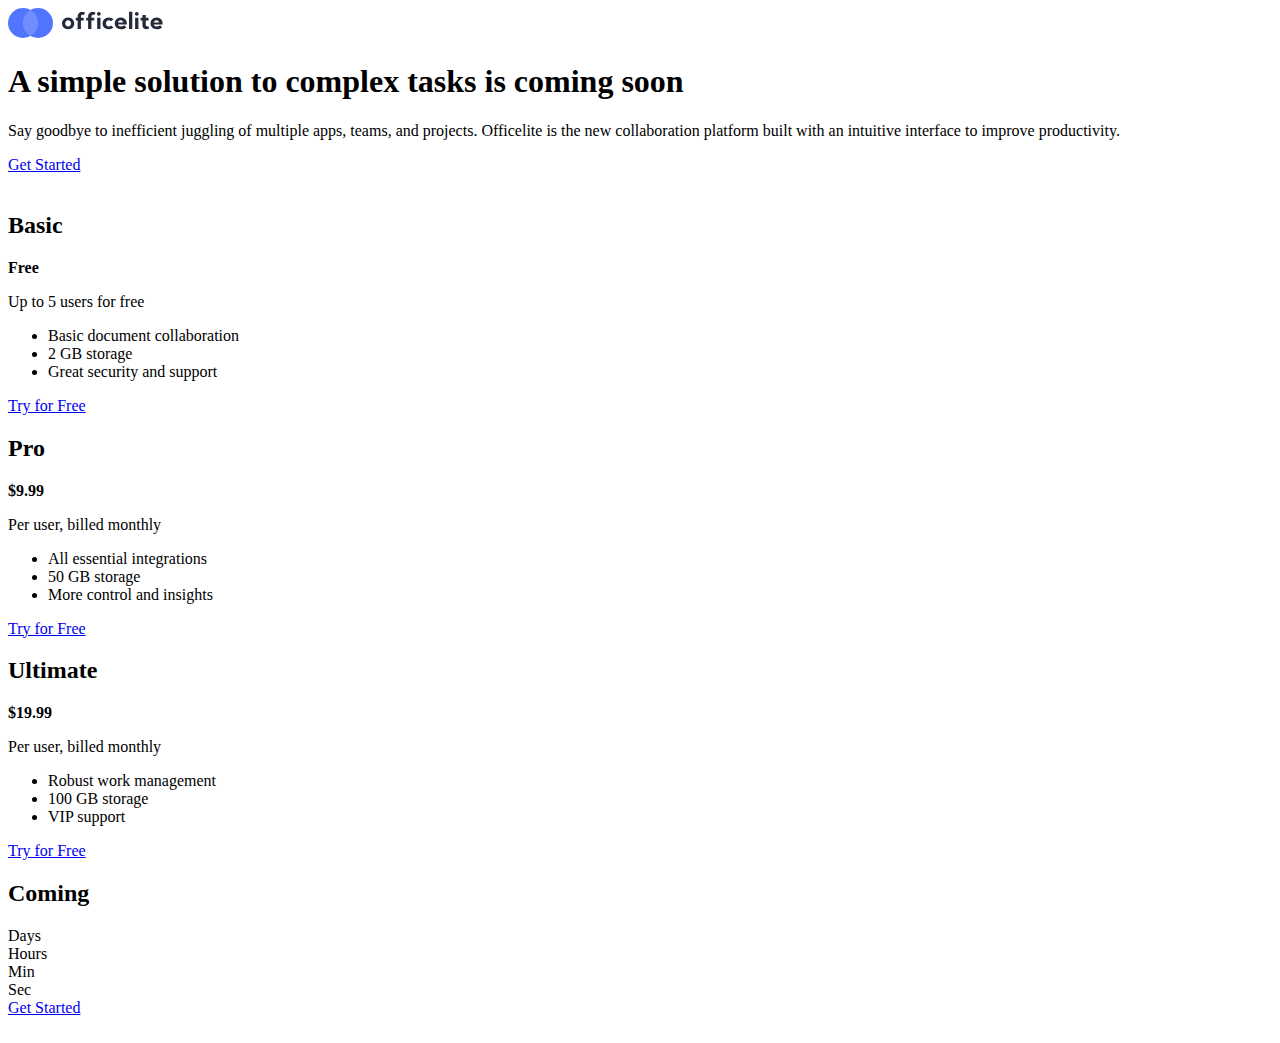
==== index.html @ c673c2ca "<OPS> <Mudança na estrutura das pastas. remoção de arquivos desnecessario.>" ====
<!DOCTYPE html>
<html lang="en">

<head>
  <meta charset="UTF-8">
  <meta name="viewport" content="width=device-width, initial-scale=1.0">
  <meta property="og:url" content="https://miguelzaga.github.io/officelite-coming-soon-site/"    />

  <meta name="title" content="Frontend Mentor | Officelite coming soon site" />

  <meta name="description"
    content="This is a solution to the Maker pre-launch landing page challenge on Frontend Mentor." />


  <!--Font Google-->
  <link rel="preconnect" href="https://fonts.googleapis.com">
  <link rel="preconnect" href="https://fonts.gstatic.com" crossorigin>
  <link
    href="https://fonts.googleapis.com/css2?family=Kumbh+Sans:wght@100;300;400;600&family=Lato:wght@300;400;700&family=Montserrat:wght@200;300;400;700&family=Roboto:wght@300;400;500;700;900&display=swap"
    rel="stylesheet">

  <link rel="icon" type="image/png" sizes="32x32" href="./assets/favicon-32x32.png">
  <link rel="stylesheet" href="./assets/css/styles.css">

  <title>Frontend Mentor | Officelite coming soon site</title>
</head>

<body>
  <div class="container">
    <header class="header">
      <svg class="header_logo" width="155px" height="30px" flex-shrink="0" xmlns="http://www.w3.org/2000/svg"
        xmlns:xlink="http://www.w3.org/1999/xlink">
        <defs>
          <circle id="a" cx="15" cy="15" r="15" />
        </defs>
        <g fill="none" fill-rule="evenodd">
          <g>
            <circle fill="#5175FF" cx="30" cy="15" r="15" />
            <mask id="b" fill="#fff">
              <use xlink:href="#a" />
            </mask>
            <use fill="#5175FF" xlink:href="#a" />
            <circle fill="#B4C4FF" opacity=".324" mask="url(#b)" cx="30" cy="15" r="15" />
          </g>
          <path
            d="M60.13 21.291c1.18 0 2.228-.254 3.147-.763a5.73 5.73 0 002.177-2.092c.533-.886.799-1.895.799-3.026 0-1.13-.266-2.139-.799-3.025a5.73 5.73 0 00-2.177-2.092c-.919-.51-1.968-.764-3.147-.764-1.18 0-2.23.255-3.154.764a5.72 5.72 0 00-2.182 2.092c-.533.886-.799 1.894-.799 3.025s.266 2.14.799 3.026a5.72 5.72 0 002.182 2.092c.923.509 1.974.763 3.154.763zm0-2.827c-.843 0-1.54-.29-2.09-.87-.552-.581-.828-1.31-.828-2.184 0-.874.276-1.602.827-2.182.551-.581 1.248-.871 2.09-.871.843 0 1.54.29 2.092.87.551.581.827 1.309.827 2.183 0 .875-.276 1.603-.827 2.183-.552.58-1.249.87-2.091.87zm12.82 2.601v-8.482h2.792V9.756H72.95V8.67c0-.671.151-1.167.454-1.487.303-.32.699-.481 1.189-.481.176 0 .371.026.586.08.214.052.417.158.609.316l1.275-2.296a5.744 5.744 0 00-1.51-.701 5.457 5.457 0 00-1.534-.226 4.65 4.65 0 00-2.16.514 4.064 4.064 0 00-1.608 1.487c-.406.649-.61 1.433-.61 2.353v1.527h-1.895v2.827h1.896v8.482h3.308zm10.466 0v-8.482h2.791V9.756h-2.791V8.67c0-.671.15-1.167.453-1.487.303-.32.7-.481 1.19-.481.176 0 .37.026.585.08.215.052.418.158.61.316l1.274-2.296a5.744 5.744 0 00-1.51-.701 5.457 5.457 0 00-1.534-.226 4.65 4.65 0 00-2.16.514 4.064 4.064 0 00-1.608 1.487c-.406.649-.609 1.433-.609 2.353v1.527h-1.895v2.827h1.895v8.482h3.309zm7.42-13.345c.552 0 .996-.166 1.333-.498.337-.331.506-.769.506-1.312s-.169-.98-.506-1.312c-.337-.331-.78-.497-1.332-.497s-.996.166-1.333.497c-.337.332-.505.77-.505 1.312 0 .543.168.98.505 1.312.337.332.781.498 1.333.498zm1.655 13.345V9.755h-3.309v11.31h3.309zm8.34.226c.911 0 1.756-.147 2.533-.44a5.946 5.946 0 002.005-1.234l-2.332-2.16c-.552.671-1.287 1.007-2.206 1.007-.842 0-1.54-.29-2.09-.87-.552-.581-.828-1.31-.828-2.184 0-.874.276-1.602.827-2.182.552-.581 1.249-.871 2.091-.871.92 0 1.654.335 2.206 1.006l2.332-2.16a5.946 5.946 0 00-2.005-1.233 7.102 7.102 0 00-2.533-.44c-1.218 0-2.303.254-3.257.763a5.846 5.846 0 00-2.257 2.092c-.551.886-.827 1.894-.827 3.025s.276 2.14.827 3.026a5.846 5.846 0 002.257 2.092c.954.509 2.04.763 3.257.763zm12.395 0c.797 0 1.63-.128 2.499-.384.87-.257 1.748-.728 2.636-1.414l-1.998-2.352a5.74 5.74 0 01-1.43.978c-.525.253-1.186.379-1.982.379-.743 0-1.392-.196-1.947-.588a2.972 2.972 0 01-1.143-1.527h8.96v-.984c0-1.138-.26-2.149-.781-3.03a5.632 5.632 0 00-2.131-2.082c-.9-.505-1.928-.758-3.085-.758-1.164 0-2.203.255-3.119.764a5.726 5.726 0 00-2.165 2.08c-.528.88-.793 1.88-.793 3.003 0 1.139.276 2.155.827 3.048.552.894 1.314 1.595 2.287 2.104.972.509 2.094.763 3.365.763zm2.195-6.718h-5.63c.161-.648.5-1.18 1.017-1.594.517-.415 1.128-.622 1.833-.622.696 0 1.294.203 1.792.61.497.408.827.943.988 1.606zm8.891 6.492V3.648h-3.308v17.417h3.308zM128.77 7.72c.552 0 .996-.166 1.333-.498.337-.331.505-.769.505-1.312s-.168-.98-.505-1.312c-.337-.331-.781-.497-1.333-.497-.551 0-.995.166-1.332.497-.337.332-.506.77-.506 1.312 0 .543.169.98.506 1.312.337.332.781.498 1.332.498zm1.655 13.345V9.755h-3.309v11.31h3.309zm8.248.226c.704 0 1.42-.14 2.148-.418v-2.67c-.421.174-.83.26-1.23.26-.535 0-.977-.152-1.326-.457-.348-.305-.523-.726-.523-1.261v-4.162h2.792V9.756h-2.792V6.928h-3.308v2.828h-1.896v2.827h1.896v4.535c0 1.342.366 2.373 1.097 3.093.731.72 1.779 1.08 3.142 1.08zm10.35 0c.797 0 1.63-.128 2.499-.384.87-.257 1.748-.728 2.636-1.414l-1.998-2.352a5.74 5.74 0 01-1.43.978c-.525.253-1.186.379-1.982.379-.743 0-1.392-.196-1.947-.588a2.972 2.972 0 01-1.144-1.527h8.961v-.984c0-1.138-.26-2.149-.781-3.03a5.632 5.632 0 00-2.131-2.082c-.9-.505-1.928-.758-3.085-.758-1.164 0-2.203.255-3.119.764a5.726 5.726 0 00-2.165 2.08c-.528.88-.793 1.88-.793 3.003 0 1.139.276 2.155.827 3.048.552.894 1.314 1.595 2.286 2.104.973.509 2.095.763 3.366.763zm2.195-6.718h-5.63c.161-.648.5-1.18 1.017-1.594.517-.415 1.128-.622 1.833-.622.696 0 1.294.203 1.792.61.497.408.827.943.988 1.606z"
            fill="#25293A" fill-rule="nonzero" />
        </g>
      </svg>

      <img class="header_bg" src="./assets/home/bg-pattern-header.svg" alt="">
    </header>

    <main>
      <section class="main_home_content_sec">
        <div class="main_home_content_div">
          <h1 class="main_home_content_title h1">
            A simple solution to complex tasks is coming soon
          </h1>
          <p class="main_home_content_description p-description">
            Say goodbye to inefficient juggling of multiple apps, teams, and
            projects. Officelite is the new collaboration platform built with
            an intuitive interface to improve productivity.
          </p>
          <a href="./sign-up.html" class="main_home_content_btn button-1"
            >Get Started</a
          >
        </div>
        <img
          src="./assets/home/illustration-charts.svg"
          alt=""
          class="main_home_content_charts"
        />
      </section>
      <div class="plans">
        <article class="plans_card card">
          <div class="plans_content">
            <h2 class="plans_title h2">Basic</h2>
            <p class="plans_price"><b class="cost">Free</b></p>
            <p class="plans_description">Up to 5 users for free</p>
          </div>
          <ul class="plans_list">
            <li class="plans_list-li">Basic document collaboration</li>
            <li class="plans_list-li">2 GB storage</li>
            <li class="plans_list-li">Great security and support</li>
          </ul>

          <a href="./sign-up.html" class="plans_btn button-2"
            >Try for Free</a
          >
        </article>
        <article class="plans_card plans_card--alt card">
          <div class="plans_content">
            <h2 class="plans_title h2">Pro</h2>
            <p class="plans_price"><b class="cost">$9.99 </b></p>
            <p class="plans_description">Per user, billed monthly</p>
          </div>
          <ul class="plans_list">
            <li class="plans_list-li">All essential integrations</li>
            <li class="plans_list-li">50 GB storage</li>
            <li class="plans_list-li">More control and insights</li>
          </ul>
          <a href="./sign-up.html" class="plans_btn button-3"
            >Try for Free</a
          >
          <img
            src="./assets/home/bg-pattern-plans.svg"
            alt=""
            class="plans_bg"
          />
        </article>
        <article class="plans_card card">
          <div class="plans_content">
            <h2 class="plans_title h2">Ultimate</h2>
            <p class="plans_price"><b class="cost">$19.99</b></p>
            <p class="plans_description">Per user, billed monthly</p>
          </div>
          <ul class="plans_list">
            <li class="plans_list-li">Robust work management</li>
            <li class="plans_list-li">100 GB storage</li>
            <li class="plans_list-li">VIP support</li>
          </ul>
          <a href="./sign-up.html" class="plans_btn button-2"
            >Try for Free</a
          >
        </article>
      </div>
      <div id="countdown" class="countdown countdown_home">
        <div class="countdown_time">
          <h2 class="countdown_title h3">Coming <span id="release_date" class="highlight"></span></h2>
          <div class="countdown_container">
            <div class="countdown_card">
              <div class="countdown_number"></div>
              <span class="countdown_date">Days</span>
            </div>
            <div class="countdown_card">
              <div class="countdown_number"></div>
              <span class="countdown_date">Hours</span>
            </div>
            <div class="countdown_card">
              <div class="countdown_number"></div>
              <span class="countdown_date">Min</span>
            </div>
            <div class="countdown_card">
              <div class="countdown_number"></div>
              <span class="countdown_date">Sec</span>
            </div>
          </div>
        </div>
        <a href="./sign-up.html" class="countdown_btn button-1">Get Started</a>
      </div>
      <footer class="footer">
        <img
          src="./assets/home/bg-pattern-footer.svg"
          alt=""
          class="footer_bg"
        />
      </footer>
    </main>
  </div>
<script src="./assets/js/count-down.js"></script>

</body>

</html>
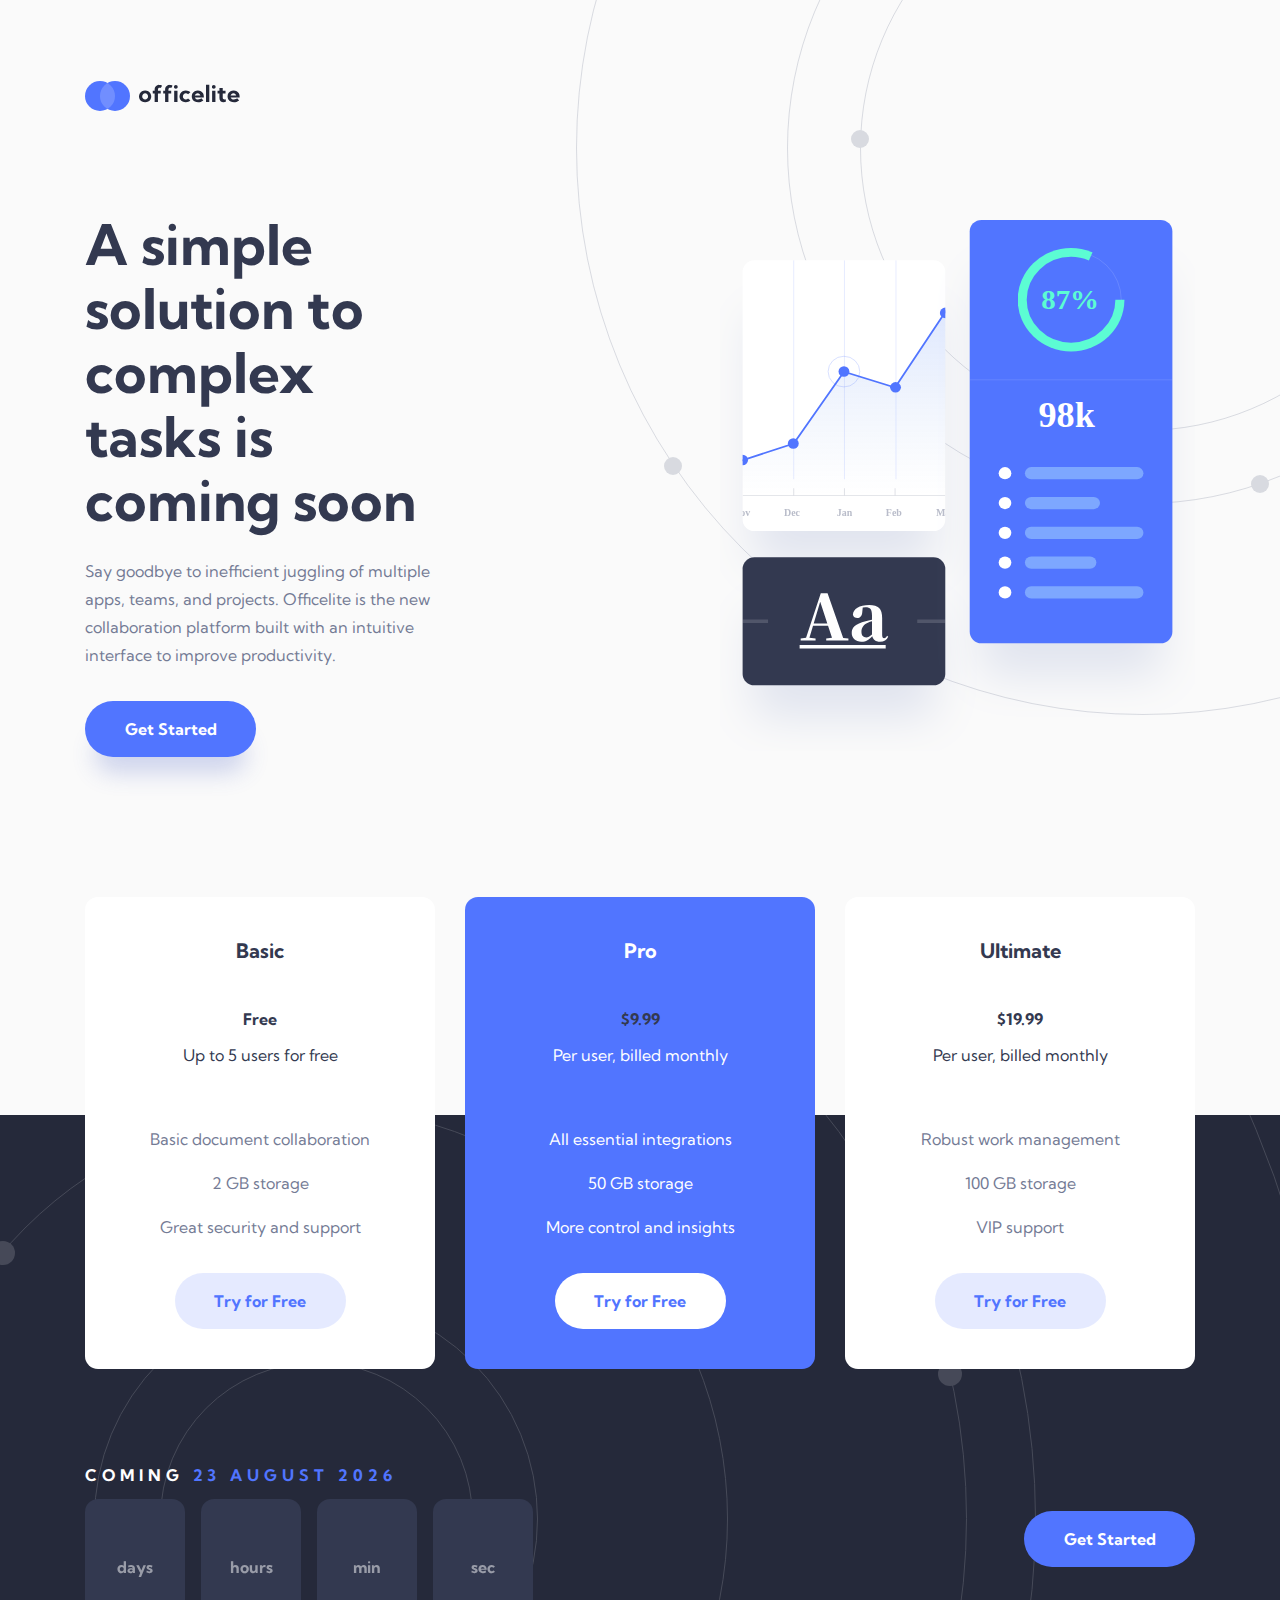
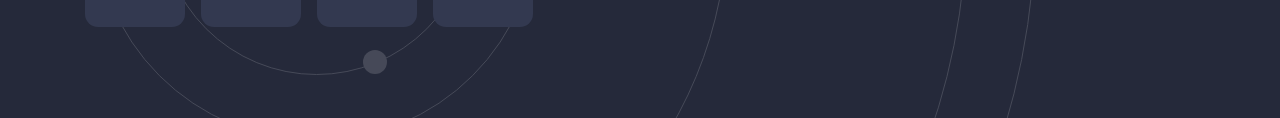
==== commit 956887d8: "<FIX> <Correção dos caminhos das imgs.>" ====
--- a/index.html
+++ b/index.html
@@ -20,7 +20,7 @@
     rel="stylesheet">
 
   <link rel="icon" type="image/png" sizes="32x32" href="./assets/favicon-32x32.png">
-  <link rel="stylesheet" href="./assets/css/styles.css">
+  <link rel="stylesheet" href="./starter-code/assets/css/styles.css">
 
   <title>Frontend Mentor | Officelite coming soon site</title>
 </head>
@@ -48,7 +48,7 @@
         </g>
       </svg>
 
-      <img class="header_bg" src="./assets/home/bg-pattern-header.svg" alt="">
+      <img class="header_bg" src="./starter-code/assets/home/bg-pattern-header.svg" alt="">
     </header>
 
     <main>
@@ -67,7 +67,7 @@
           >
         </div>
         <img
-          src="./assets/home/illustration-charts.svg"
+          src="./starter-code/assets/home/illustration-charts.svg"
           alt=""
           class="main_home_content_charts"
         />
@@ -104,7 +104,7 @@
             >Try for Free</a
           >
           <img
-            src="./assets/home/bg-pattern-plans.svg"
+            src="./starter-code/assets/home/bg-pattern-plans.svg"
             alt=""
             class="plans_bg"
           />
@@ -151,14 +151,14 @@
       </div>
       <footer class="footer">
         <img
-          src="./assets/home/bg-pattern-footer.svg"
+          src="./starter-code/assets/home/bg-pattern-footer.svg"
           alt=""
           class="footer_bg"
         />
       </footer>
     </main>
   </div>
-<script src="./assets/js/count-down.js"></script>
+<script src="./starter-code/assets/js/count-down.js"></script>
 
 </body>
 
--- a/starter-code/assets/css/styles.css
+++ b/starter-code/assets/css/styles.css
@@ -0,0 +1,846 @@
+/* http://meyerweb.com/eric/tools/css/reset/ 
+   v2.0 | 20110126
+   License: none (public domain)
+*/
+html,
+body,
+div,
+span,
+h1,
+h2,
+h3,
+h4,
+h5,
+h6,
+p,
+a,
+em,
+img,
+strong,
+var,
+b,
+u,
+i,
+center,
+ol,
+ul,
+li,
+fieldset,
+form,
+label,
+legend,
+table,
+caption,
+article,
+aside,
+footer,
+header,
+menu,
+nav,
+section,
+time,
+mark,
+video {
+  margin: 0;
+  padding: 0;
+  border: 0;
+  font-size: 100%;
+  font: inherit;
+  vertical-align: baseline;
+}
+
+/* HTML5 display-role reset for older browsers */
+article,
+footer,
+header,
+menu,
+nav,
+section {
+  display: block;
+}
+
+body {
+  line-height: 1;
+}
+
+ol,
+ul {
+  list-style: none;
+}
+p,
+h1,
+h2,
+h3 {
+  overflow-wrap: break-word;
+}
+
+:root {
+    --bg-main-prim: #fafafa;
+    --bg-main-sec: #25293a;
+    --bg-card-1: #ffffff;
+    --bg-card-2: #5175ff;
+    --bg-btn-1: #5175ff;
+    --bg-btn-1-hover: #829cff;
+    --bg-btn-2: #5175ff26;
+    --bg-btn-2-hover: #829cff40;
+    --bg-btn-3: #ffffff;
+    --bg-countdown: #333950;
+    --bg-countdown--alt: #5175ff1a;
+    --font-prima-1: #333950;
+    --font-prima-2: #747b95;
+    --font-light: #ffffff;
+    --font-highlight: #5175ff;
+    --font-highlight-hover: #829cff;
+    --font-error: #f05b5b;
+    --border: #747b9580;
+}
+
+html,
+body {
+  background-color: var(--bg-main-prim);
+  overflow-x: hidden;
+}
+
+html {
+  box-sizing: border-box;
+}
+
+*,
+*::after,
+*::before {
+  box-sizing: inherit;
+}
+
+svg {
+  fill: currentColor;
+}
+
+img {
+  max-width: 100%;
+  display: block;
+  width: 100%;
+  height: auto;
+}
+
+body {
+  font-family: "Kumbh Sans", sans-serif;
+  font-size: 1rem;
+  line-height: 28px;
+  font-weight: 400;
+  color: var(--font-prima-2);
+}
+a {
+  text-decoration: none;
+}
+.p-description {
+  font-size: 1rem;
+}
+@media (min-width: 1024px) {
+  .body-2 {
+    font-size: 1.125rem;
+  }
+}
+h1, h2, h3, .cost{
+  color: var(--font-prima-1);
+  font-weight: 700;
+}
+
+.h1 {
+  font-size: 2.5rem;
+  line-height: 48px;
+}
+@media (min-width: 1024px) {
+  .h1 {
+    font-size: 3.5rem;
+    line-height: 64px;
+  }
+}
+
+.h2 {
+  font-size: 1.25rem;
+  line-height: 28px;
+}
+
+.h3 {
+  font-size: 1rem;
+  line-height: 48px;
+  letter-spacing: 5px;
+  text-transform: uppercase;
+}
+
+.big {
+  font-size: 3.5rem;
+  line-height: 64px;
+}
+
+.color-main {
+  color: var(--font-prima-1);
+}
+
+.button-1,
+.button-2,
+.button-3 {
+  display: block;
+  color: var(--font-light);
+  font-weight: 700;
+  border-radius: 28px;
+  text-align: center;
+  width: 100%;
+  max-width: 171px;
+  margin-left: auto;
+  margin-right: auto;
+  padding: 14px 0;
+  transition: 0.2s ease;
+  border: none;
+  cursor: pointer;
+}
+
+.button-1 {
+  background-color: var(--bg-btn-1);
+}
+.button-1:hover {
+  background-color: var(--bg-btn-1-hover);
+}
+
+.button-2 {
+  background-color: var(--bg-btn-2);
+  color: var(--font-highlight);
+}
+.button-2:hover {
+  background-color: var(--bg-btn-2-hover);
+}
+
+.button-3 {
+  background-color: var(--bg-btn-3);
+  color: var(--font-highlight);
+}
+.button-3:hover {
+  color: var(--font-highlight-hover);
+}
+
+.input,
+.select {
+  width: 100%;
+  height: 45px;
+  padding: 0 0 17px 16px;
+  border: none;
+  border-bottom: var(--border) 1px solid;
+}
+.input-error,
+.select-error {
+  color: var(--font-error);
+  border-bottom-color: var(--font-error);
+  background-image: url("./../../assets/sign-up/icon-cross.svg");
+  background-repeat: no-repeat;
+  background-position: right top;
+  background-position: calc(100% - 21px) 3px;
+}
+
+.input::placeholder {
+  color: var(--font-prima-2);
+}
+
+.select {
+  position: relative;
+  font-weight: 700;
+  appearance: none;
+}
+.select:hover {
+  cursor: pointer;
+}
+.select::after {
+  content: "";
+  position: absolute;
+  background-image: url("./../../assets/sign-up/icon-arrow-down.svg");
+  background-repeat: no-repeat;
+  display: block;
+  width: 13px;
+  height: 8px;
+  right: 24px;
+  bottom: 27.5px;
+}
+.select__active::after {
+  transform: rotate(180deg);
+}
+
+.dropdown-placeholder {
+  display: flex;
+  flex-direction: row;
+  align-items: center;
+  font-weight: 700;
+}
+.dropdown-placeholder_name {
+  color: var(--font-prima-1);
+  margin-right: 8px;
+}
+
+.dropdown-structure {
+  position: relative;
+  top: 8px;
+  background-color: var(--bg-card-1);
+  z-index: 2;
+  border: 1px solid rgba(51, 57, 80, 0.153273);
+  box-shadow: 0px 50px 50px -25px rgba(75, 92, 154, 0.747077);
+  border-radius: 8px;
+  padding: 8px 39px 8px 32px;
+}
+.dropdown-structure_input {
+  display: flex;
+  flex-direction: row;
+  align-items: center;
+  padding: 16px 0;
+  font-weight: 700;
+}
+.dropdown-structure_input:not(:last-child) {
+  border-bottom: var(--border) 1px solid;
+}
+.dropdown-structure_input:hover {
+  cursor: pointer;
+}
+.dropdown-structure_input-selected {
+  background-image: url("./../../assets/sign-up/icon-check.svg");
+  background-repeat: no-repeat;
+  background-position: center right;
+}
+.dropdown-structure_name {
+  color: var(--font-prima-1);
+  margin-right: 8px;
+}
+
+.card {
+  border-radius: 13px;
+  padding: 24px;
+  background-color: var(--bg-card-1);
+}
+
+.header {
+  position: relative;
+  text-align: center;
+  margin-bottom: 80px;
+  max-height: 30px;
+}
+.header_bg {
+  max-width: unset;
+  position: absolute;
+  width: 458px;
+  top: -216px;
+  left: calc((458px - 100%) / -2);
+  z-index: -1;
+}
+@media (min-width: 640px) {
+  .header {
+    margin-bottom: 104px;
+    text-align: left;
+  }
+  .header_bg {
+    width: 666px;
+    top: -164px;
+    left: unset;
+    right: -333px;
+  }
+}
+@media (min-width: 640px) and (min-width: 1024px) {
+  .header {
+    margin-bottom: 102px;
+  }
+  .header_bg {
+    width: 1134px;
+    top: -500px;
+    right: -515px;
+  }
+}
+
+@media (min-width: 640px) {
+  .header-signup.header .header_bg {
+    display: none;
+  }
+}
+@media (min-width: 1440px) {
+  .header-signup.header {
+    margin-bottom: 154px;
+  }
+}
+
+.container {
+  margin-right: auto;
+  margin-left: auto;
+  padding: 46px 24px 100px;
+  position: relative;
+  z-index: 1;
+}
+@media (min-width: 640px) {
+  .container {
+    padding: 72px 40px 100px 39px;
+  }
+}
+@media (min-width: 1024px) {
+  .container {
+    padding: 81px 40px 91px;
+    max-width: 1190px;
+  }
+}
+
+.container.container-signup {
+  padding-bottom: 87px;
+}
+@media (min-width: 640px) {
+  .container.container-signup {
+    padding-bottom: 126px;
+  }
+}
+@media (min-width: 1440px) {
+  .container.container-signup {
+    padding-bottom: 279px;
+    height: 1024px;
+  }
+  .container.container-signup .signup-container {
+    display: flex;
+    justify-content: space-between;
+  }
+}
+
+.main_home_content_sec {
+  display: flex;
+  flex-flow: column-reverse nowrap;
+  justify-content: space-between;
+  align-items: center;
+  text-align: center;
+  gap: 64px;
+  margin-bottom: 100px;
+}
+.main_home_content_div {
+  max-width: 345px;
+}
+.main_home_content_title {
+  margin-bottom: 24px;
+}
+.main_home_content_description {
+  margin-bottom: 24px;
+}
+.main_home_content_btn {
+  box-shadow: 0px 25px 25px -10px rgba(63, 91, 194, 0.247159);
+}
+.main_home_content_charts {
+  max-width: 172px;
+  max-height: 192px;
+}
+@media (min-width: 640px) {
+  .main_home_content_sec {
+    flex-direction: row;
+    text-align: left;
+    gap: 63px;
+    margin-bottom: 140px;
+  }
+  .main_home_content_btn {
+    margin-left: 0;
+  }
+  .main_home_content_charts {
+    max-width: 281px;
+    max-height: 314px;
+  }
+}
+@media (min-width: 1024px) {
+  .main_home_content {
+    margin-bottom: 184px;
+  }
+  .main_home_content_main {
+    max-width: 540px;
+  }
+  .main_home_content_description {
+    margin-bottom: 32px;
+  }
+  .main_home_content_charts {
+    max-width: 475px;
+    max-height: 531px;
+  }
+}
+
+.plans {
+  text-align: center;
+  display: flex;
+  flex-flow: column nowrap;
+  gap: 32px;
+  margin-bottom: 100px;
+}
+.plans_card {
+  padding-top: 40px;
+  padding-bottom: 40px;
+  display: flex;
+  flex-flow: column nowrap;
+}
+.plans_content {
+  margin-bottom: 56px;
+}
+.plans_title {
+  margin-bottom: 40px;
+}
+.plans_price {
+  margin-bottom: 8px;
+}
+.plans_description {
+  color: var(--font-prima-1);
+}
+.plans_list {
+  display: flex;
+  flex-flow: column nowrap;
+  gap: 16px;
+  margin-bottom: 32px;
+}
+.plans_card--alt {
+  position: relative;
+  background-color: var(--bg-card-2);
+  color: var(--font-light);
+  overflow: hidden;
+  z-index: 1;
+}
+.plans_card--alt .plans_title, .plans_card--alt .plans_price .big, .plans_card--alt .plans_description {
+  color: var(--font-light);
+}
+.plans_card--alt .plans_bg {
+  max-width: unset;
+  position: absolute;
+  width: 880px;
+  top: -379px;
+  left: calc((880px - 100%) / -2);
+  z-index: -1;
+}
+@media (min-width: 768px) {
+  .pricing {
+    text-align: left;
+    gap: 24px;
+  }
+  .plans_card {
+    padding: 48px;
+    flex-flow: row wrap;
+  }
+  .plans_content {
+    width: 352px;
+    margin-bottom: 24px;
+    min-width: 50%;
+  }
+  .plans_title {
+    margin-bottom: 16px;
+  }
+  .plans_price {
+    margin-bottom: 4px;
+  }
+  .plans_list {
+    margin-top: 44px;
+    margin-bottom: 0;
+    min-width: 40%;
+  }
+  .plans_btn {
+    margin-left: 0;
+  }
+  .plans_card--alt .plans_bg {
+    top: -282px;
+    left: -319px;
+  }
+}
+@media (min-width: 1024px) {
+  .plans {
+    text-align: center;
+    gap: 30px;
+    flex-direction: row;
+    margin-bottom: 82px;
+  }
+  .plans_card {
+    max-width: 350px;
+    padding: 40px;
+    flex-flow: column nowrap;
+    flex-grow: 1;
+  }
+  .plans_content {
+    width: unset;
+    margin-bottom: 56px;
+  }
+  .plans_title {
+    margin-bottom: 40px;
+  }
+  .plans_price {
+    margin-bottom: 8px;
+  }
+  .plans_list {
+    margin-top: 0;
+    margin-bottom: 32px;
+  }
+  .plans_btn {
+    margin-left: auto;
+  }
+  .plans_card--alt .plans_bg {
+    top: -379px;
+    left: calc((880px - 100%) / -2);
+  }
+}
+
+.countdown {
+  text-align: center;
+  display: flex;
+  flex-flow: column nowrap;
+  align-items: center;
+}
+.countdown_title {
+  margin-bottom: 18px;
+  color: var(--font-light);
+}
+.countdown_container {
+  display: flex;
+  flex-flow: row nowrap;
+  justify-content: center;
+  gap: 13px;
+  margin-bottom: 40px;
+}
+.countdown_card {
+  background-color: var(--bg-countdown);
+  color: var(--font-light);
+  width: 72px;
+  height: 92px;
+  display: flex;
+  flex-flow: column nowrap;
+  justify-content: center;
+  padding-top: 1px;
+  border-radius: 4px;
+}
+.countdown_number {
+  font-weight: 700;
+  font-size: 2rem;
+  line-height: 48px;
+}
+.countdown_date {
+  font-size: 0.75rem;
+  font-weight: 700;
+  opacity: 0.5;
+  text-transform: lowercase;
+}
+.countdown_btn {
+  margin-left: 0;
+  margin-right: 0;
+}
+@media (min-width: 640px) {
+  .countdown_title {
+    margin-bottom: 8px;
+  }
+  .countdown_container {
+    gap: 16px;
+    margin-bottom: 48px;
+  }
+  .countdown_card {
+    width: 100px;
+    height: 128px;
+    padding-top: 2px;
+    border-radius: 13px;
+  }
+  .countdown_number {
+    font-size: 3.5rem;
+    margin-bottom: 5px;
+  }
+  .countdown_date {
+    font-size: 1rem;
+  }
+}
+@media (min-width: 1024px) {
+  .countdown {
+    flex-direction: row;
+    justify-content: space-between;
+  }
+  .countdown_container {
+    margin-bottom: 0;
+  }
+  .countdown_title {
+    text-align: left;
+    margin-bottom: 0;
+  }
+}
+
+.countdown-signup {
+  margin-bottom: 64px;
+}
+.countdown-signup .countdown_title {
+  color: var(--font-prima-1);
+}
+.countdown-signup .countdown_container {
+  margin-bottom: 0;
+}
+.countdown-signup .countdown_card {
+  background-color: var(--bg-countdown--alt);
+}
+.countdown-signup .countdown_number {
+  color: var(--font-highlight);
+}
+.countdown-signup .countdown_date {
+  color: var(--font-prima-1);
+}
+@media (min-width: 640px) {
+  .countdown-signup {
+    margin-bottom: 104px;
+  }
+}
+@media (min-width: 1024px) {
+  .countdown-signup {
+    flex-direction: column;
+  }
+  .countdown-signup .countdown_title {
+    text-align: center;
+  }
+}
+@media (min-width: 1440px) {
+  .countdown-signup {
+    margin-bottom: 0;
+    flex-direction: row;
+  }
+  .countdown-signup .countdown_title {
+    text-align: left;
+  }
+}
+
+.footer {
+  background-color: var(--bg-main-sec);
+  height: 1248px;
+  position: absolute;
+  bottom: 0;
+  right: 0;
+  left: calc((100vw - 100%) / -2);
+  z-index: -2;
+  width: 100vw;
+  overflow: hidden;
+}
+.footer_bg {
+  position: absolute;
+  z-index: -1;
+  width: 1202px;
+  max-width: unset;
+  top: 156px;
+  left: calc((1202px - 100%) / -2);
+}
+@media (min-width: 640px) {
+  .footer {
+    height: 986px;
+  }
+  .footer_bg {
+    width: 1454px;
+    top: 15px;
+    left: calc((1454px - 100%) / -2);
+  }
+}
+@media (min-width: 1024px) {
+  .footer {
+    height: 603px;
+  }
+  .footer_bg {
+    width: 2036px;
+    top: 0;
+    left: 0;
+    top: -614px;
+    left: -702px;
+  }
+}
+
+.sign_content {
+  text-align: center;
+}
+.sign-content_title {
+  margin-bottom: 16px;
+}
+.sign-content_description {
+  max-width: 573px;
+  margin: auto auto 64px;
+}
+@media (min-width: 640px) {
+  .sign-content_description {
+    margin-bottom: 40px;
+  }
+}
+@media (min-width: 1440px) {
+  .sign-content {
+    max-width: 540px;
+    text-align: left;
+  }
+}
+
+.form {
+  display: flex;
+  flex-flow: column nowrap;
+  gap: 24px;
+  max-width: 445px;
+  margin-left: auto;
+  margin-right: auto;
+}
+.form_box {
+  max-height: 45px;
+}
+.form_btn {
+  margin-top: 16px;
+  max-width: unset;
+}
+@media (min-width: 640px) {
+  .form {
+    padding: 40px 42px 51px 43px;
+  }
+}
+@media (min-width: 1440px) {
+  .form {
+    width: 100%;
+    margin: 0;
+  }
+}
+
+.pattern_side {
+  background-color: var(--bg-main-sec);
+  width: 100vw;
+  height: 320px;
+  position: absolute;
+  bottom: 0;
+  left: calc((100% - 100vw) / 2);
+  z-index: -1;
+  overflow: hidden;
+}
+.pattern_side_img {
+  position: absolute;
+  max-width: unset;
+  width: 1202px;
+  height: 1202px;
+  top: -408px;
+  left: calc((1202px - 100vw) / -2);
+}
+@media (min-width: 640px) {
+  .pattern_side {
+    height: 380px;
+  }
+  .pattern_side_img {
+    width: 1454px;
+    height: 1454px;
+    top: -537px;
+    left: calc((1454px - 100vw) / -2);
+  }
+}
+@media (min-width: 1440px) {
+  .pattern_side {
+    height: 100%;
+    width: 50vw;
+    top: 0;
+    left: calc(100% - 295px);
+  }
+  .pattern_side_img {
+    width: 2036px;
+    height: 2036px;
+    top: -781px;
+    left: -763px;
+  }
+}
+
+.br::after {
+  content: "\a";
+  white-space: pre;
+}
+
+.hidden {
+  display: none;
+}
+
+.highlight {
+  color: var(--font-highlight);
+}
+
+.b {
+  font-weight: 700;
+}